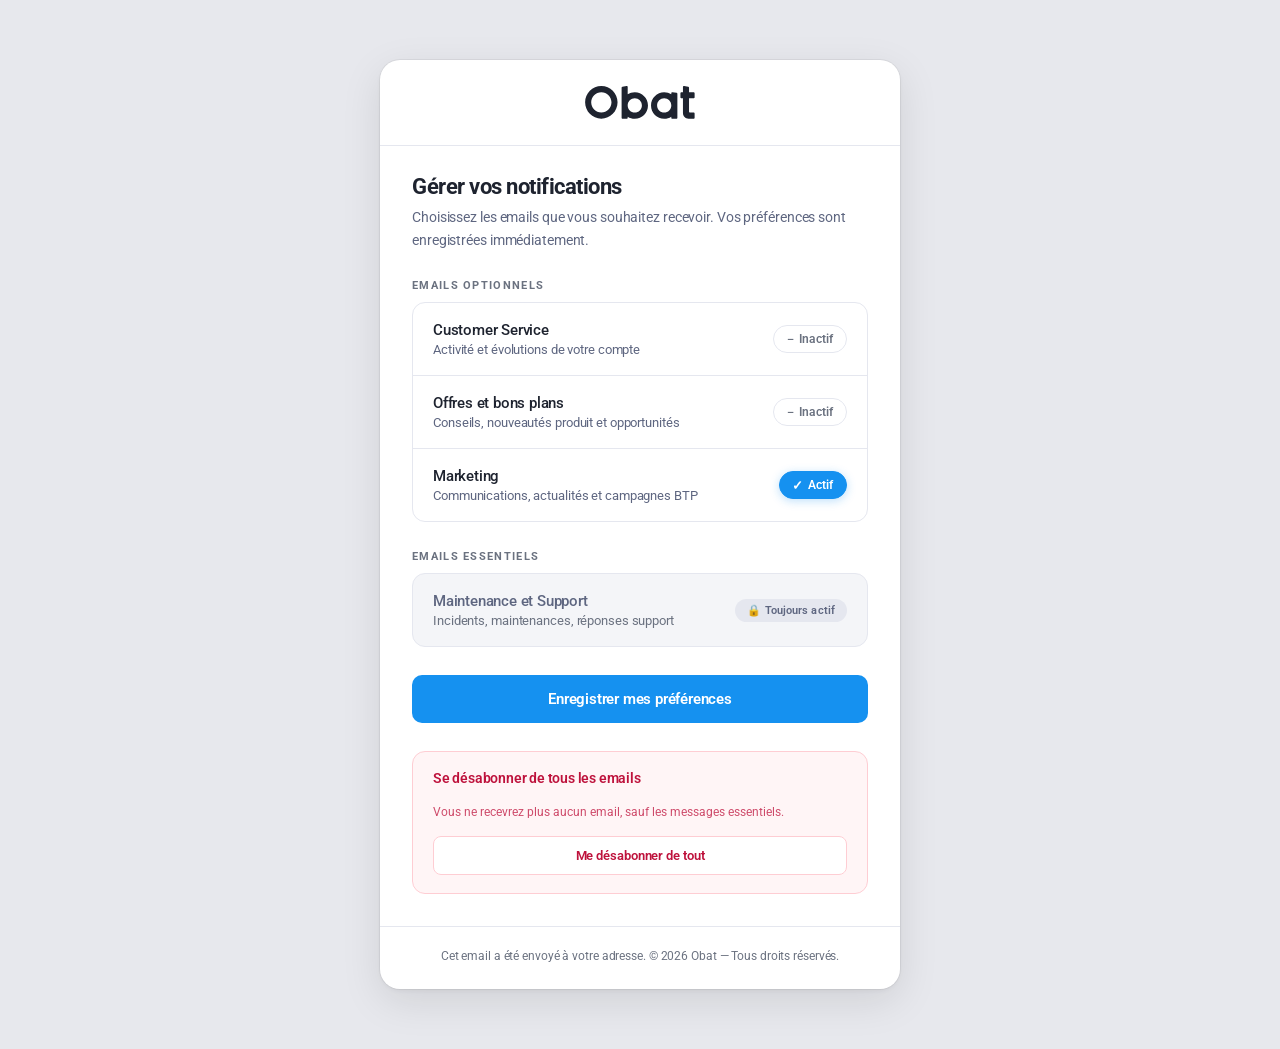
==== Test2/index.html @ b6bf91b9 "feat(Test2): premium redesign — semantic HTML, state chips, data attributes - Replace all generic di" ====
<!DOCTYPE html>
<html lang="fr">
<head>
  <meta charset="UTF-8" />
  <meta name="viewport" content="width=device-width, initial-scale=1.0" />
  <meta name="robots" content="noindex, nofollow" />
  <title>Obat — Gérer vos notifications</title>
  <link href="https://fonts.googleapis.com/css2?family=Roboto:wght@400;500;600;700&display=swap" rel="stylesheet" />
  <style>

    /* ── REDUCED MOTION ── */
    @media (prefers-reduced-motion: reduce) {
      *, *::before, *::after {
        animation-duration: 0.01ms !important;
        transition-duration: 0.01ms !important;
      }
    }

    /* ════════════════════════════
       TOKENS
    ════════════════════════════ */
    :root {
      --blue:         #1591f0;
      --blue-dim:     rgba(21, 145, 240, 0.28);
      --black:        #1e232f;
      --grey-text:    #5e6680;
      --grey-muted:   #6b7280;
      --grey-border:  #e5e7ef;
      --grey-bg:      #f4f5f8;
      --red:          #be123c;
      --red-bg:       #fff5f6;
      --red-border:   #fecdd3;
      --green:        #16a34a;
      --ease-spring:  cubic-bezier(0.34, 1.56, 0.64, 1);
      --ease-out:     cubic-bezier(0.16, 1, 0.3, 1);
    }

    *, *::before, *::after { box-sizing: border-box; margin: 0; padding: 0; }

    body {
      font-family: 'Roboto', sans-serif;
      background: #e7e8ed;
      min-height: 100vh;
      display: flex;
      flex-direction: column;
      align-items: center;
      justify-content: center;
      padding: 60px 20px;
    }

    /* ════════════════════════════
       CARD
    ════════════════════════════ */
    article.card {
      background: #fff;
      border-radius: 20px;
      box-shadow:
        0 0 0 1px rgba(0,0,0,0.05),
        0 2px 6px  rgba(0,0,0,0.05),
        0 12px 40px rgba(0,0,0,0.10);
      width: 520px;
      max-width: 100%;
      overflow: hidden;
      animation: card-in 0.5s var(--ease-out) both;
    }

    @keyframes card-in {
      from { opacity: 0; transform: translateY(18px); filter: blur(5px); }
      to   { opacity: 1; transform: translateY(0);    filter: blur(0); }
    }

    /* ════════════════════════════
       LOGO BAR
    ════════════════════════════ */
    header[data-ui="logo"] {
      display: flex;
      align-items: center;
      justify-content: center;
      padding: 26px 32px;
      border-bottom: 1px solid var(--grey-border);
    }

    /* ════════════════════════════
       MAIN BODY
    ════════════════════════════ */
    main[data-section="preferences"] {
      display: flex;
      flex-direction: column;
      gap: 28px;
      padding: 28px 32px 32px;
    }

    /* ════════════════════════════
       TITLE BLOCK
    ════════════════════════════ */
    div[data-ui="title"] {
      display: flex;
      flex-direction: column;
      gap: 6px;
    }
    div[data-ui="title"] h1 {
      font-size: 22px;
      font-weight: 700;
      color: var(--black);
      letter-spacing: -0.5px;
      line-height: 1.2;
    }
    div[data-ui="title"] p {
      font-size: 14px;
      font-weight: 400;
      color: var(--grey-text);
      line-height: 1.6;
      letter-spacing: -0.1px;
    }

    /* ════════════════════════════
       SECTION WRAPPER
    ════════════════════════════ */
    section[data-section] {
      display: flex;
      flex-direction: column;
      gap: 10px;
    }
    .section-label {
      font-size: 11px;
      font-weight: 700;
      color: var(--grey-muted);
      letter-spacing: 1.3px;
      text-transform: uppercase;
    }

    /* ════════════════════════════
       EMAIL LIST — optional
    ════════════════════════════ */
    ul[data-ui="email-list"] {
      list-style: none;
      border: 1px solid var(--grey-border);
      border-radius: 13px;
      overflow: hidden;
    }

    li[data-ui="email-item"] {
      display: flex;
      align-items: center;
      justify-content: space-between;
      gap: 16px;
      padding: 18px 20px;
      cursor: pointer;
      transition: background 140ms ease;
      user-select: none;
    }
    li[data-ui="email-item"] + li[data-ui="email-item"] {
      border-top: 1px solid var(--grey-border);
    }
    li[data-ui="email-item"]:first-child { border-radius: 12px 12px 0 0; }
    li[data-ui="email-item"]:last-child  { border-radius: 0 0 12px 12px; }
    li[data-ui="email-item"]:hover       { background: #f1f2f6; }

    /* ── ITEM LABEL ── */
    .item-label {
      display: flex;
      flex-direction: column;
      gap: 3px;
      flex: 1;
      min-width: 0;
    }
    .item-label strong {
      font-size: 15px;
      font-weight: 500;
      color: var(--black);
      letter-spacing: -0.2px;
    }
    .item-label span {
      font-size: 13px;
      font-weight: 400;
      color: var(--grey-text);
      letter-spacing: -0.1px;
    }

    /* ════════════════════════════
       STATE CHIP  (replaces toggle)
       — Inactif  /  ✓ Actif
    ════════════════════════════ */
    .state-chip {
      display: inline-flex;
      align-items: center;
      gap: 5px;
      padding: 6px 13px;
      border-radius: 99px;
      border: 1.5px solid var(--grey-border);
      background: white;
      font-family: 'Roboto', sans-serif;
      font-size: 12px;
      font-weight: 600;
      color: var(--grey-muted);
      letter-spacing: 0.1px;
      white-space: nowrap;
      cursor: pointer;
      flex-shrink: 0;
      -webkit-tap-highlight-color: transparent;
      transition:
        background    240ms var(--ease-out),
        border-color  240ms var(--ease-out),
        color         180ms ease,
        box-shadow    200ms ease,
        transform      80ms ease;
    }
    .state-chip:focus-visible {
      outline: 3px solid var(--blue-dim);
      outline-offset: 2px;
    }
    .state-chip:hover {
      border-color: #c8cad4;
    }
    .state-chip:active {
      transform: scale(0.94);
    }
    .state-chip.on {
      background: var(--blue);
      border-color: var(--blue);
      color: white;
      box-shadow: 0 2px 10px var(--blue-dim);
    }
    .state-chip.on:hover {
      background: #1080d8;
      border-color: #1080d8;
    }

    /* Chip icon — spring pop when toggling on */
    .chip-icon {
      font-style: normal;
      font-size: 11px;
      line-height: 1;
      display: inline-block;
      transition: transform 320ms var(--ease-spring);
    }
    .state-chip.on .chip-icon {
      transform: scale(1.2);
    }

    /* ════════════════════════════
       EMAIL LOCKED — essential
    ════════════════════════════ */
    div[data-ui="email-locked"] {
      display: flex;
      align-items: center;
      justify-content: space-between;
      gap: 16px;
      padding: 18px 20px;
      background: var(--grey-bg);
      border: 1px solid var(--grey-border);
      border-radius: 13px;
    }
    div[data-ui="email-locked"] .item-label strong {
      color: var(--grey-text);
    }
    div[data-ui="email-locked"] .item-label span {
      color: var(--grey-muted);
    }

    .lock-badge {
      display: inline-flex;
      align-items: center;
      gap: 4px;
      padding: 5px 12px;
      background: var(--grey-border);
      border-radius: 99px;
      flex-shrink: 0;
      cursor: default;
      position: relative;
    }
    .lock-badge .lock-icon { font-size: 11px; }
    .lock-badge .lock-text {
      font-size: 11px;
      font-weight: 600;
      color: var(--grey-text);
      letter-spacing: 0.1px;
      white-space: nowrap;
    }
    /* Tooltip */
    .lock-badge::before {
      content: 'Impossible de désactiver';
      position: absolute;
      bottom: calc(100% + 8px);
      right: 0;
      background: var(--black);
      color: white;
      font-size: 11px;
      font-weight: 400;
      padding: 5px 10px;
      border-radius: 6px;
      white-space: nowrap;
      pointer-events: none;
      opacity: 0;
      transform: translateY(5px);
      transition: opacity 150ms ease, transform 150ms var(--ease-out);
    }
    .lock-badge::after {
      content: '';
      position: absolute;
      bottom: calc(100% + 3px);
      right: 18px;
      border: 5px solid transparent;
      border-top-color: var(--black);
      pointer-events: none;
      opacity: 0;
      transition: opacity 150ms ease;
    }
    .lock-badge:hover::before,
    .lock-badge:hover::after {
      opacity: 1;
      transform: translateY(0);
    }

    /* ════════════════════════════
       CTA BUTTON
    ════════════════════════════ */
    button[data-ui="cta"] {
      width: 100%;
      background: var(--blue);
      color: white;
      border: none;
      border-radius: 10px;
      padding: 15px 24px;
      font-family: 'Roboto', sans-serif;
      font-size: 15px;
      font-weight: 600;
      letter-spacing: -0.2px;
      cursor: pointer;
      display: flex;
      align-items: center;
      justify-content: center;
      gap: 0;
      transition:
        transform    80ms ease,
        opacity     150ms ease,
        background  300ms var(--ease-out),
        box-shadow  200ms ease;
    }
    button[data-ui="cta"]:focus-visible {
      outline: 3px solid var(--blue-dim);
      outline-offset: 2px;
    }
    button[data-ui="cta"]:hover {
      opacity: 0.93;
      box-shadow: 0 4px 24px var(--blue-dim);
    }
    button[data-ui="cta"]:active {
      transform: scale(0.98);
      opacity: 0.85;
    }
    button[data-ui="cta"].success {
      background: var(--green);
      transform: scale(1.01);
      box-shadow: 0 4px 20px rgba(22,163,74,0.28);
    }
    .check-icon {
      display: inline-block;
      opacity: 0;
      width: 0;
      overflow: hidden;
      margin-right: 0;
      transform: scale(0.5) rotate(-10deg);
      transition:
        opacity      200ms ease,
        transform    300ms var(--ease-spring),
        width        220ms var(--ease-out),
        margin-right 220ms var(--ease-out);
    }
    button[data-ui="cta"].success .check-icon {
      opacity: 1;
      width: 1em;
      margin-right: 8px;
      transform: scale(1) rotate(0deg);
    }

    /* ════════════════════════════
       DANGER ZONE
    ════════════════════════════ */
    div[data-section="danger"] {
      background: var(--red-bg);
      border: 1px solid var(--red-border);
      border-radius: 13px;
      padding: 18px 20px;
      display: flex;
      flex-direction: column;
      gap: 14px;
    }
    .danger-title {
      font-size: 14px;
      font-weight: 600;
      color: var(--red);
      letter-spacing: -0.2px;
      margin-bottom: 3px;
    }
    .danger-desc {
      font-size: 12px;
      font-weight: 400;
      color: var(--red);
      line-height: 1.55;
      opacity: 0.75;
    }
    button[data-ui="danger-btn"] {
      width: 100%;
      background: white;
      border: 1.5px solid var(--red-border);
      border-radius: 8px;
      padding: 11px 16px;
      font-family: 'Roboto', sans-serif;
      font-size: 13px;
      font-weight: 600;
      color: var(--red);
      letter-spacing: -0.1px;
      cursor: pointer;
      transition:
        background    200ms ease,
        color         200ms ease,
        border-color  200ms ease,
        transform     100ms ease;
    }
    button[data-ui="danger-btn"]:focus-visible {
      outline: 3px solid rgba(190,18,60,0.28);
      outline-offset: 2px;
    }
    button[data-ui="danger-btn"]:hover {
      background: #fff1f2;
      color: #9f1239;
      border-color: #fda4af;
    }
    button[data-ui="danger-btn"]:active {
      transform: scale(0.97);
    }
    button[data-ui="danger-btn"].shake {
      animation: shake 400ms ease;
    }
    @keyframes shake {
      0%   { transform: translateX(0); }
      15%  { transform: translateX(-5px); }
      30%  { transform: translateX(5px); }
      45%  { transform: translateX(-4px); }
      60%  { transform: translateX(4px); }
      75%  { transform: translateX(-2px); }
      90%  { transform: translateX(2px); }
      100% { transform: translateX(0); }
    }

    /* ════════════════════════════
       FOOTER
    ════════════════════════════ */
    footer[data-ui="footer"] {
      display: flex;
      align-items: center;
      justify-content: center;
      padding: 20px 32px 24px;
      border-top: 1px solid var(--grey-border);
    }
    footer[data-ui="footer"] p {
      font-size: 12px;
      font-weight: 400;
      color: var(--grey-muted);
      text-align: center;
      line-height: 1.5;
      letter-spacing: -0.1px;
    }

    /* ════════════════════════════
       TOAST
    ════════════════════════════ */
    div[data-ui="toast"] {
      position: fixed;
      bottom: 32px;
      left: 50%;
      transform: translateX(-50%) translateY(80px);
      background: var(--black);
      color: white;
      font-size: 14px;
      font-weight: 500;
      padding: 12px 20px;
      border-radius: 10px;
      box-shadow: 0 8px 32px rgba(0,0,0,0.2);
      display: flex;
      align-items: center;
      gap: 8px;
      white-space: nowrap;
      z-index: 999;
      opacity: 0;
      pointer-events: none;
      transition:
        transform 380ms var(--ease-spring),
        opacity   300ms ease;
    }
    div[data-ui="toast"].visible {
      opacity: 1;
      transform: translateX(-50%) translateY(0);
    }

  </style>
</head>
<body>

  <div data-ui="toast" id="toast">✓ Préférences enregistrées</div>

  <article class="card" data-section="notification-card">

    <!-- ── LOGO ── -->
    <header data-ui="logo">
      <svg width="110" height="33" viewBox="0 0 163 49" fill="none" xmlns="http://www.w3.org/2000/svg">
        <path fill-rule="evenodd" clip-rule="evenodd" d="M24.088 48.6181C37.3913 48.6181 48.176 37.7344 48.176 24.309C48.176 10.8837 37.3913 0 24.088 0C10.7847 0 0 10.8837 0 24.309C0 37.7344 10.7847 48.6181 24.088 48.6181ZM24.088 39.5022C32.4024 39.5022 39.143 32.6997 39.143 24.309C39.143 15.9184 32.4024 9.11589 24.088 9.11589C15.7736 9.11589 9.033 15.9184 9.033 24.309C9.033 32.6997 15.7736 39.5022 24.088 39.5022ZM54.1982 2.52674C54.1982 1.78261 54.7308 1.14922 55.4574 1.02768V1.02633L61.4794 0.0215545C62.3974 -0.131052 63.2312 0.582013 63.2312 1.52061V12.2206C66.2729 10.2557 69.8901 9.11583 73.7696 9.11583C84.5785 9.11583 93.3411 17.9589 93.3411 28.8669C93.3411 39.7749 84.5785 48.618 73.7696 48.618C69.8901 48.618 66.2729 47.4782 63.2312 45.5132V47.0987C63.2312 47.9374 62.5567 48.618 61.7257 48.618H55.7037C54.8726 48.618 54.1982 47.9374 54.1982 47.0987V2.52674ZM73.7696 39.5021C79.5896 39.5021 84.3081 34.7403 84.3081 28.8669C84.3081 22.9936 79.5896 18.2317 73.7696 18.2317C67.9497 18.2317 63.2312 22.9936 63.2312 28.8669C63.2312 34.7403 67.9497 39.5021 73.7696 39.5021ZM117.43 48.6181C121.31 48.6181 124.927 47.4783 127.969 45.5133V47.0988C127.969 47.9375 128.643 48.6181 129.474 48.6181H135.496C136.327 48.6181 137.002 47.9375 137.002 47.0988V11.6535C137.002 10.9107 136.469 10.276 135.744 10.1544L129.722 9.14157C128.804 8.98761 127.969 9.70202 127.969 10.6406V12.2207C124.927 10.2557 121.31 9.11591 117.43 9.11591C106.621 9.11591 97.8586 17.959 97.8586 28.867C97.8586 39.775 106.621 48.6181 117.43 48.6181ZM117.43 39.5022C123.25 39.5022 127.969 34.7403 127.969 28.867C127.969 22.9937 123.25 18.2318 117.43 18.2318C111.61 18.2318 106.892 22.9937 106.892 28.867C106.892 34.7403 111.61 39.5022 117.43 39.5022ZM147.033 0.0243802C146.116 -0.129577 145.28 0.584838 145.28 1.52344V9.11596H143.022C142.191 9.11596 141.517 9.79661 141.517 10.6353V16.7125C141.517 17.5512 142.191 18.2318 143.022 18.2318H145.28V40.2612C145.28 44.8773 148.988 48.6181 153.561 48.6181H161.088C161.919 48.6181 162.594 47.9375 162.594 47.0988V41.0216C162.594 40.1829 161.919 39.5023 161.088 39.5023H155.818C154.987 39.5023 154.313 38.8216 154.313 37.9829V18.2318H161.088C161.919 18.2318 162.594 17.5512 162.594 16.7125V10.6353C162.594 9.79661 161.919 9.11596 161.088 9.11596H154.313V2.53631C154.313 1.79354 153.782 1.1588 153.055 1.03726L147.033 0.0243802Z" fill="var(--black)"/>
      </svg>
    </header>

    <!-- ── BODY ── -->
    <main data-section="preferences">

      <!-- Title -->
      <div data-ui="title">
        <h1>Gérer vos notifications</h1>
        <p>Choisissez les emails que vous souhaitez recevoir. Vos préférences sont enregistrées immédiatement.</p>
      </div>

      <!-- Optional emails -->
      <section data-section="optional">
        <p class="section-label">Emails optionnels</p>
        <ul data-ui="email-list">

          <li data-ui="email-item" data-id="customer-service">
            <div class="item-label">
              <strong>Customer Service</strong>
              <span>Activité et évolutions de votre compte</span>
            </div>
            <button class="state-chip" role="switch" aria-checked="false" aria-label="Activer Customer Service">
              <i class="chip-icon">–</i>
              <span class="chip-label">Inactif</span>
            </button>
          </li>

          <li data-ui="email-item" data-id="offres">
            <div class="item-label">
              <strong>Offres et bons plans</strong>
              <span>Conseils, nouveautés produit et opportunités</span>
            </div>
            <button class="state-chip" role="switch" aria-checked="false" aria-label="Activer Offres et bons plans">
              <i class="chip-icon">–</i>
              <span class="chip-label">Inactif</span>
            </button>
          </li>

          <li data-ui="email-item" data-id="marketing">
            <div class="item-label">
              <strong>Marketing</strong>
              <span>Communications, actualités et campagnes BTP</span>
            </div>
            <button class="state-chip on" role="switch" aria-checked="true" aria-label="Désactiver Marketing">
              <i class="chip-icon">✓</i>
              <span class="chip-label">Actif</span>
            </button>
          </li>

        </ul>
      </section>

      <!-- Essential emails -->
      <section data-section="essential">
        <p class="section-label">Emails essentiels</p>
        <div data-ui="email-locked">
          <div class="item-label">
            <strong>Maintenance et Support</strong>
            <span>Incidents, maintenances, réponses support</span>
          </div>
          <div class="lock-badge">
            <span class="lock-icon">🔒</span>
            <span class="lock-text">Toujours actif</span>
          </div>
        </div>
      </section>

      <!-- CTA -->
      <button data-ui="cta" id="ctaBtn" onclick="savePreferences()">
        <span class="check-icon">✓</span>
        <span class="btn-text">Enregistrer mes préférences</span>
      </button>

      <!-- Danger zone -->
      <div data-section="danger">
        <p class="danger-title">Se désabonner de tous les emails</p>
        <p class="danger-desc">Vous ne recevrez plus aucun email, sauf les messages essentiels.</p>
        <button data-ui="danger-btn" id="dangerBtn" onclick="confirmUnsubscribe()">
          Me désabonner de tout
        </button>
      </div>

    </main>

    <!-- ── FOOTER ── -->
    <footer data-ui="footer">
      <p>Cet email a été envoyé à votre adresse. © 2026 Obat — Tous droits réservés.</p>
    </footer>

  </article>


  <script>
    /* ════════════════════════════
       STATE CHIP
    ════════════════════════════ */
    function toggleChip(chip) {
      const isOn = chip.classList.toggle('on');
      chip.setAttribute('aria-checked', isOn);
      const label = chip.closest('li').querySelector('strong').textContent;
      chip.setAttribute('aria-label', (isOn ? 'Désactiver ' : 'Activer ') + label);
      chip.querySelector('.chip-icon').textContent  = isOn ? '✓' : '–';
      chip.querySelector('.chip-label').textContent = isOn ? 'Actif' : 'Inactif';
    }

    /* Row click → toggle the chip */
    document.querySelectorAll('li[data-ui="email-item"]').forEach(row => {
      row.addEventListener('click', () => toggleChip(row.querySelector('.state-chip')));
    });

    /* Chip click — stop propagation so row handler doesn't double-fire */
    document.querySelectorAll('.state-chip').forEach(chip => {
      chip.addEventListener('click', e => e.stopPropagation());
      chip.addEventListener('click', () => toggleChip(chip));
    });

    /* ════════════════════════════
       SAVE PREFERENCES
    ════════════════════════════ */
    let saving = false;
    function savePreferences() {
      if (saving) return;
      saving = true;
      const btn     = document.getElementById('ctaBtn');
      const btnText = btn.querySelector('.btn-text');
      btn.classList.add('success');
      btnText.textContent = 'Préférences enregistrées';
      document.getElementById('toast').classList.add('visible');
      setTimeout(() => {
        btn.classList.remove('success');
        btnText.textContent = 'Enregistrer mes préférences';
        document.getElementById('toast').classList.remove('visible');
        saving = false;
      }, 2800);
    }

    /* ════════════════════════════
       DANGER — double-confirm + shake
    ════════════════════════════ */
    let confirmStep = 0;
    function confirmUnsubscribe() {
      const btn = document.getElementById('dangerBtn');
      if (confirmStep === 0) {
        btn.textContent = 'Confirmer le désabonnement ?';
        btn.style.background = '#fff1f2';
        btn.style.color      = '#9f1239';
        confirmStep = 1;
        setTimeout(() => {
          if (confirmStep !== 1) return;
          btn.textContent      = 'Me désabonner de tout';
          btn.style.background = '';
          btn.style.color      = '';
          confirmStep = 0;
        }, 3000);
      } else {
        btn.classList.remove('shake');
        void btn.offsetWidth; /* reflow */
        btn.classList.add('shake');
        btn.textContent      = 'Me désabonner de tout';
        btn.style.background = '';
        btn.style.color      = '';
        confirmStep = 0;
        btn.addEventListener('animationend', () => btn.classList.remove('shake'), { once: true });
      }
    }
  </script>

</body>
</html>
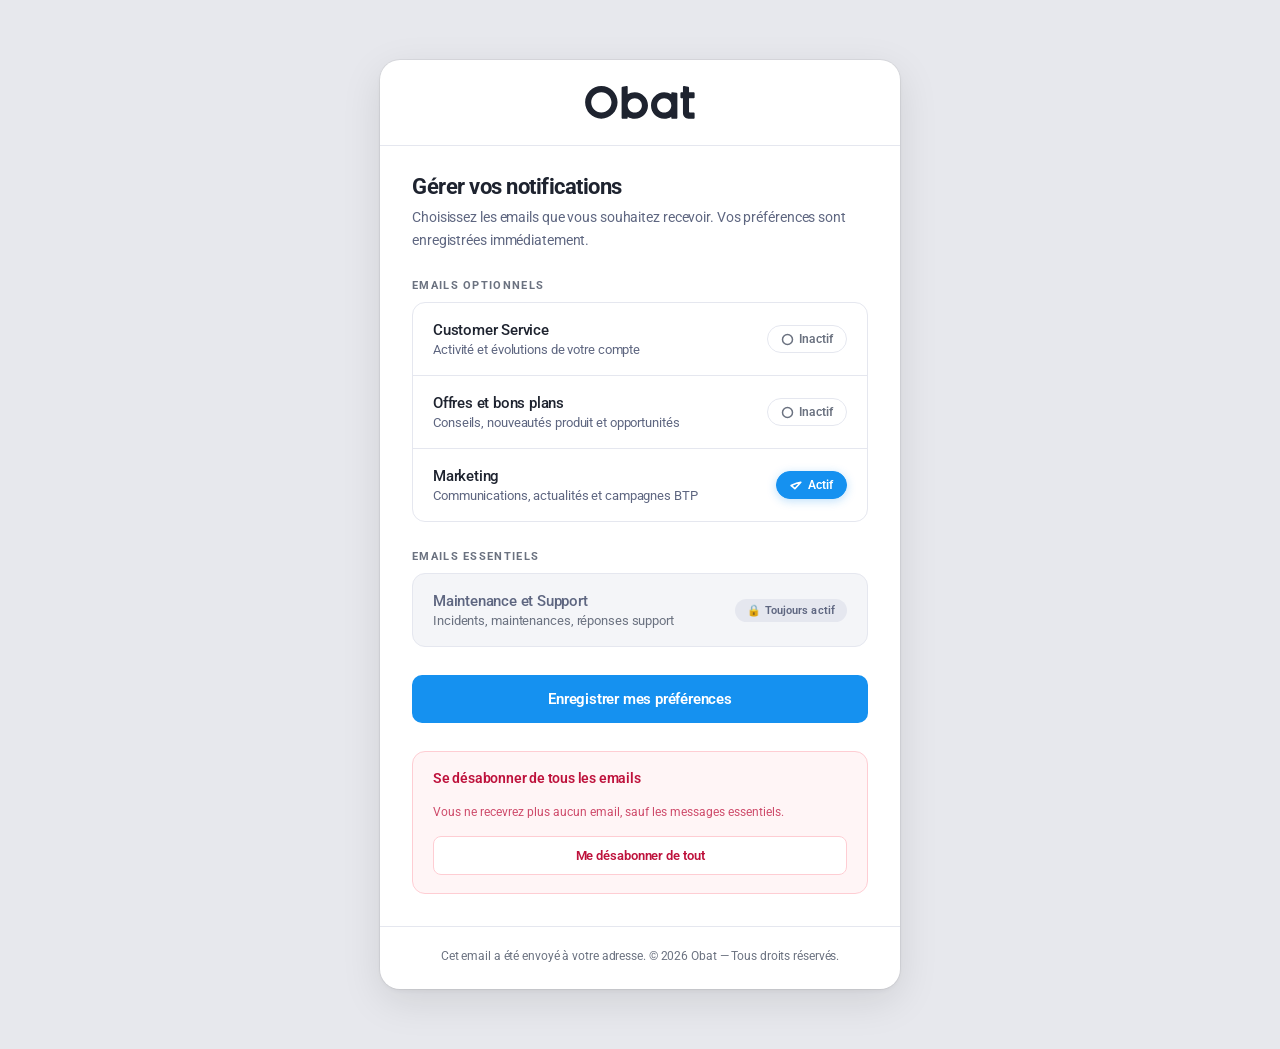
==== commit 5e1b018c: "feat(Test2): CSS d property morph for state chip icon Replace JS SVG innerHTML swap with pure CSS pa" ====
--- a/Test2/index.html
+++ b/Test2/index.html
@@ -11,8 +11,10 @@
     /* ── REDUCED MOTION ── */
     @media (prefers-reduced-motion: reduce) {
       *, *::before, *::after {
-        animation-duration: 0.01ms !important;
-        transition-duration: 0.01ms !important;
+        animation-duration:        0.01ms !important;
+        animation-iteration-count: 1      !important;  /* fix: loops survivaient */
+        transition-duration:       0.01ms !important;
+        scroll-behavior:           auto   !important;
       }
     }
 
@@ -31,8 +33,14 @@
       --red-bg:       #fff5f6;
       --red-border:   #fecdd3;
       --green:        #16a34a;
-      --ease-spring:  cubic-bezier(0.34, 1.56, 0.64, 1);
-      --ease-out:     cubic-bezier(0.16, 1, 0.3, 1);
+
+      /* fix: linear() spring — plus précis que cubic-bezier (Jhey) */
+      --ease-spring: linear(
+        0, 0.006, 0.025 2.8%, 0.101 6.1%, 0.539 18.9%, 0.721 25%,
+        0.849 30.7%, 0.937 36.4%, 0.985 42.1%, 1.007 47.8%, 1.012,
+        1.008 64.3%, 1 72.9%, 0.998 79.3%, 1
+      );
+      --ease-out: cubic-bezier(0.16, 1, 0.3, 1);
     }
 
     *, *::before, *::after { box-sizing: border-box; margin: 0; padding: 0; }
@@ -64,8 +72,9 @@
       animation: card-in 0.5s var(--ease-out) both;
     }
 
+    /* fix: translateY 18px→12px (Jakub: 8–12px max) + blur 5→4px */
     @keyframes card-in {
-      from { opacity: 0; transform: translateY(18px); filter: blur(5px); }
+      from { opacity: 0; transform: translateY(12px); filter: blur(4px); }
       to   { opacity: 1; transform: translateY(0);    filter: blur(0); }
     }
 
@@ -148,6 +157,9 @@
       cursor: pointer;
       transition: background 140ms ease;
       user-select: none;
+      /* fix: stagger via CSS custom property --i (Jakub + Jhey) */
+      animation: item-in 0.35s var(--ease-out) both;
+      animation-delay: calc(0.22s + var(--i, 0) * 65ms);
     }
     li[data-ui="email-item"] + li[data-ui="email-item"] {
       border-top: 1px solid var(--grey-border);
@@ -155,6 +167,11 @@
     li[data-ui="email-item"]:first-child { border-radius: 12px 12px 0 0; }
     li[data-ui="email-item"]:last-child  { border-radius: 0 0 12px 12px; }
     li[data-ui="email-item"]:hover       { background: #f1f2f6; }
+
+    @keyframes item-in {
+      from { opacity: 0; transform: translateY(5px); }
+      to   { opacity: 1; transform: translateY(0); }
+    }
 
     /* ── ITEM LABEL ── */
     .item-label {
@@ -178,8 +195,7 @@
     }
 
     /* ════════════════════════════
-       STATE CHIP  (replaces toggle)
-       — Inactif  /  ✓ Actif
+       STATE CHIP
     ════════════════════════════ */
     .state-chip {
       display: inline-flex;
@@ -209,12 +225,8 @@
       outline: 3px solid var(--blue-dim);
       outline-offset: 2px;
     }
-    .state-chip:hover {
-      border-color: #c8cad4;
-    }
-    .state-chip:active {
-      transform: scale(0.94);
-    }
+    .state-chip:hover { border-color: #c8cad4; }
+    .state-chip:active { transform: scale(0.94); }
     .state-chip.on {
       background: var(--blue);
       border-color: var(--blue);
@@ -226,16 +238,44 @@
       border-color: #1080d8;
     }
 
-    /* Chip icon — spring pop when toggling on */
+    /* chip icon — morphose de path SVG via CSS `d` property */
     .chip-icon {
-      font-style: normal;
-      font-size: 11px;
-      line-height: 1;
+      display: inline-flex;
+      align-items: center;
+      justify-content: center;
+      flex-shrink: 0;
+      width: 13px;
+      height: 13px;
+      transition: transform 400ms var(--ease-spring);
+    }
+    .chip-icon svg {
+      width: 100%;
+      height: 100%;
+      display: block;
+      overflow: visible;
+    }
+
+    /* Inactive — cercle (départ au point gauche, sens horaire, 4 beziers) */
+    .chip-path {
+      d: path("M 1.5 6.5 C 1.5 3.74 3.74 1.5 6.5 1.5 C 9.26 1.5 11.5 3.74 11.5 6.5 C 11.5 9.26 9.26 11.5 6.5 11.5 C 3.74 11.5 1.5 9.26 1.5 6.5");
+      transition: d 420ms var(--ease-spring);
+    }
+
+    /* Active — checkmark (même structure 4 beziers, même point de départ) */
+    .state-chip.on .chip-path {
+      d: path("M 1.5 6.5 C 1.5 6.5 3.0 7.5 5.0 9.5 C 5.0 9.5 7.75 6.5 10.5 3.5 C 10.5 3.5 10.5 3.5 10.5 3.5 C 10.5 3.5 7.0 4.0 1.5 6.5");
+    }
+
+    .state-chip.on .chip-icon {
+      transform: scale(1.08);
+    }
+
+    /* fix: chip label — micro-fade sur le swap de texte */
+    .chip-label {
       display: inline-block;
-      transition: transform 320ms var(--ease-spring);
-    }
-    .state-chip.on .chip-icon {
-      transform: scale(1.2);
+      transition:
+        opacity   80ms ease,
+        transform 80ms ease;
     }
 
     /* ════════════════════════════
@@ -251,12 +291,8 @@
       border: 1px solid var(--grey-border);
       border-radius: 13px;
     }
-    div[data-ui="email-locked"] .item-label strong {
-      color: var(--grey-text);
-    }
-    div[data-ui="email-locked"] .item-label span {
-      color: var(--grey-muted);
-    }
+    div[data-ui="email-locked"] .item-label strong { color: var(--grey-text); }
+    div[data-ui="email-locked"] .item-label span   { color: var(--grey-muted); }
 
     .lock-badge {
       display: inline-flex;
@@ -277,7 +313,6 @@
       letter-spacing: 0.1px;
       white-space: nowrap;
     }
-    /* Tooltip */
     .lock-badge::before {
       content: 'Impossible de désactiver';
       position: absolute;
@@ -331,6 +366,7 @@
       align-items: center;
       justify-content: center;
       gap: 0;
+      will-change: transform, opacity;
       transition:
         transform    80ms ease,
         opacity     150ms ease,
@@ -349,28 +385,44 @@
       transform: scale(0.98);
       opacity: 0.85;
     }
+    /* fix: scale 1.01 → 1.03 + spring overshoot (Jhey delight) */
     button[data-ui="cta"].success {
       background: var(--green);
-      transform: scale(1.01);
-      box-shadow: 0 4px 20px rgba(22,163,74,0.28);
-    }
+      transform: scale(1.03);
+      box-shadow: 0 6px 28px rgba(22,163,74,0.32);
+      transition:
+        transform    420ms var(--ease-spring),
+        background   300ms var(--ease-out),
+        box-shadow   300ms ease,
+        opacity      150ms ease;
+    }
+
+    /* fix: btn-text — fade on text swap */
+    .btn-text {
+      display: inline-block;
+      transition:
+        opacity   120ms ease,
+        transform 120ms var(--ease-out);
+    }
+
+    /* fix: check-icon — removed width + margin-right from transitions (layout props)
+       Width snaps instantly; opacity + spring handle the perceived animation */
     .check-icon {
       display: inline-block;
       opacity: 0;
       width: 0;
       overflow: hidden;
-      margin-right: 0;
-      transform: scale(0.5) rotate(-10deg);
+      /* fix: scale 0.5 → 0.85 (Emil: don't animate from < 0.9) */
+      transform: scale(0.85) rotate(-8deg);
       transition:
-        opacity      200ms ease,
-        transform    300ms var(--ease-spring),
-        width        220ms var(--ease-out),
-        margin-right 220ms var(--ease-out);
+        opacity   200ms ease,
+        transform 280ms var(--ease-spring);
+      /* Removed: width 220ms, margin-right 220ms — layout-triggering */
     }
     button[data-ui="cta"].success .check-icon {
       opacity: 1;
-      width: 1em;
-      margin-right: 8px;
+      width: 1em;       /* instant — one layout paint, not animated */
+      margin-right: 8px; /* instant — same */
       transform: scale(1) rotate(0deg);
     }
 
@@ -427,12 +479,9 @@
       color: #9f1239;
       border-color: #fda4af;
     }
-    button[data-ui="danger-btn"]:active {
-      transform: scale(0.97);
-    }
-    button[data-ui="danger-btn"].shake {
-      animation: shake 400ms ease;
-    }
+    button[data-ui="danger-btn"]:active { transform: scale(0.97); }
+    button[data-ui="danger-btn"].shake  { animation: shake 400ms ease; }
+
     @keyframes shake {
       0%   { transform: translateX(0); }
       15%  { transform: translateX(-5px); }
@@ -485,6 +534,7 @@
       z-index: 999;
       opacity: 0;
       pointer-events: none;
+      will-change: transform, opacity;
       transition:
         transform 380ms var(--ease-spring),
         opacity   300ms ease;
@@ -523,35 +573,36 @@
         <p class="section-label">Emails optionnels</p>
         <ul data-ui="email-list">
 
-          <li data-ui="email-item" data-id="customer-service">
+          <!-- fix: style="--i:N" pour le stagger CSS (Jakub + Jhey) -->
+          <li data-ui="email-item" data-id="customer-service" style="--i:0">
             <div class="item-label">
               <strong>Customer Service</strong>
               <span>Activité et évolutions de votre compte</span>
             </div>
             <button class="state-chip" role="switch" aria-checked="false" aria-label="Activer Customer Service">
-              <i class="chip-icon">–</i>
+              <i class="chip-icon"><svg viewBox="0 0 13 13" fill="none" aria-hidden="true"><path class="chip-path" stroke="currentColor" stroke-width="1.5" stroke-linecap="round" stroke-linejoin="round"/></svg></i>
               <span class="chip-label">Inactif</span>
             </button>
           </li>
 
-          <li data-ui="email-item" data-id="offres">
+          <li data-ui="email-item" data-id="offres" style="--i:1">
             <div class="item-label">
               <strong>Offres et bons plans</strong>
               <span>Conseils, nouveautés produit et opportunités</span>
             </div>
             <button class="state-chip" role="switch" aria-checked="false" aria-label="Activer Offres et bons plans">
-              <i class="chip-icon">–</i>
+              <i class="chip-icon"><svg viewBox="0 0 13 13" fill="none" aria-hidden="true"><path class="chip-path" stroke="currentColor" stroke-width="1.5" stroke-linecap="round" stroke-linejoin="round"/></svg></i>
               <span class="chip-label">Inactif</span>
             </button>
           </li>
 
-          <li data-ui="email-item" data-id="marketing">
+          <li data-ui="email-item" data-id="marketing" style="--i:2">
             <div class="item-label">
               <strong>Marketing</strong>
               <span>Communications, actualités et campagnes BTP</span>
             </div>
             <button class="state-chip on" role="switch" aria-checked="true" aria-label="Désactiver Marketing">
-              <i class="chip-icon">✓</i>
+              <i class="chip-icon"><svg viewBox="0 0 13 13" fill="none" aria-hidden="true"><path class="chip-path" stroke="currentColor" stroke-width="1.5" stroke-linecap="round" stroke-linejoin="round"/></svg></i>
               <span class="chip-label">Actif</span>
             </button>
           </li>
@@ -601,23 +652,38 @@
 
   <script>
     /* ════════════════════════════
-       STATE CHIP
+       STATE CHIP — CSS d property morph
+       L'icône morphe via CSS (circle → checkmark), pas de DOM swap
     ════════════════════════════ */
     function toggleChip(chip) {
+      if (chip._toggling) return;
+      chip._toggling = true;
+
+      const label = chip.querySelector('.chip-label');
+
+      /* Toggle immédiat → CSS `d` transition se déclenche */
       const isOn = chip.classList.toggle('on');
       chip.setAttribute('aria-checked', isOn);
-      const label = chip.closest('li').querySelector('strong').textContent;
-      chip.setAttribute('aria-label', (isOn ? 'Désactiver ' : 'Activer ') + label);
-      chip.querySelector('.chip-icon').textContent  = isOn ? '✓' : '–';
-      chip.querySelector('.chip-label').textContent = isOn ? 'Actif' : 'Inactif';
-    }
-
-    /* Row click → toggle the chip */
+      const itemLabel = chip.closest('li').querySelector('strong').textContent;
+      chip.setAttribute('aria-label', (isOn ? 'Désactiver ' : 'Activer ') + itemLabel);
+
+      /* Label : micro-fade uniquement */
+      label.style.opacity   = '0';
+      label.style.transform = 'translateY(-3px)';
+      setTimeout(() => {
+        label.textContent     = isOn ? 'Actif' : 'Inactif';
+        label.style.opacity   = '';
+        label.style.transform = '';
+        chip._toggling = false;
+      }, 80);
+    }
+
+    /* Row click → toggle */
     document.querySelectorAll('li[data-ui="email-item"]').forEach(row => {
       row.addEventListener('click', () => toggleChip(row.querySelector('.state-chip')));
     });
 
-    /* Chip click — stop propagation so row handler doesn't double-fire */
+    /* Chip click — stop propagation (no double-fire) */
     document.querySelectorAll('.state-chip').forEach(chip => {
       chip.addEventListener('click', e => e.stopPropagation());
       chip.addEventListener('click', () => toggleChip(chip));
@@ -625,6 +691,7 @@
 
     /* ════════════════════════════
        SAVE PREFERENCES
+       fix: fade-out/in sur .btn-text au lieu de snap (Jakub)
     ════════════════════════════ */
     let saving = false;
     function savePreferences() {
@@ -632,15 +699,35 @@
       saving = true;
       const btn     = document.getElementById('ctaBtn');
       const btnText = btn.querySelector('.btn-text');
-      btn.classList.add('success');
-      btnText.textContent = 'Préférences enregistrées';
-      document.getElementById('toast').classList.add('visible');
+
+      /* ① Fade out text */
+      btnText.style.opacity   = '0';
+      btnText.style.transform = 'translateY(-4px)';
+
       setTimeout(() => {
-        btn.classList.remove('success');
-        btnText.textContent = 'Enregistrer mes préférences';
-        document.getElementById('toast').classList.remove('visible');
-        saving = false;
-      }, 2800);
+        /* ② Swap + state success */
+        btn.classList.add('success');
+        btnText.textContent     = 'Préférences enregistrées';
+        btnText.style.opacity   = '';
+        btnText.style.transform = '';
+        document.getElementById('toast').classList.add('visible');
+
+        setTimeout(() => {
+          /* ③ Fade out avant reset */
+          btnText.style.opacity   = '0';
+          btnText.style.transform = 'translateY(4px)';
+
+          setTimeout(() => {
+            /* ④ Reset */
+            btn.classList.remove('success');
+            btnText.textContent     = 'Enregistrer mes préférences';
+            btnText.style.opacity   = '';
+            btnText.style.transform = '';
+            document.getElementById('toast').classList.remove('visible');
+            saving = false;
+          }, 130);
+        }, 2550);
+      }, 130);
     }
 
     /* ════════════════════════════
@@ -650,7 +737,7 @@
     function confirmUnsubscribe() {
       const btn = document.getElementById('dangerBtn');
       if (confirmStep === 0) {
-        btn.textContent = 'Confirmer le désabonnement ?';
+        btn.textContent      = 'Confirmer le désabonnement ?';
         btn.style.background = '#fff1f2';
         btn.style.color      = '#9f1239';
         confirmStep = 1;
@@ -663,7 +750,7 @@
         }, 3000);
       } else {
         btn.classList.remove('shake');
-        void btn.offsetWidth; /* reflow */
+        void btn.offsetWidth;
         btn.classList.add('shake');
         btn.textContent      = 'Me désabonner de tout';
         btn.style.background = '';
